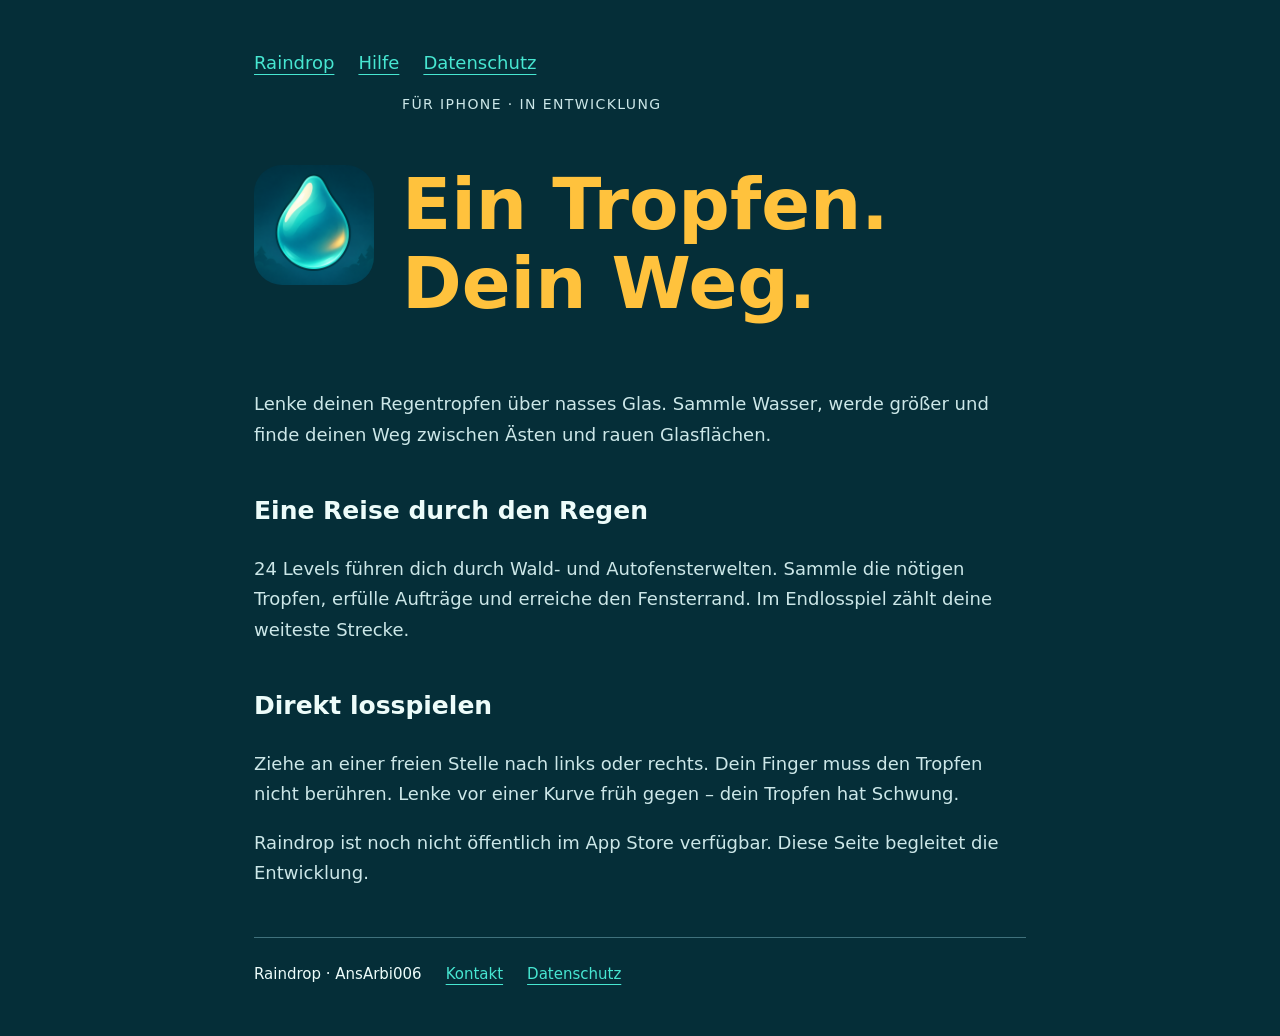
==== raindrop/index.html @ 7730ea32 "Add Raindrop information, support and draft privacy pages" ====
<!doctype html><html lang="de"><head><meta charset="utf-8"><meta name="viewport" content="width=device-width,initial-scale=1"><meta name="description" content="Raindrop – iPhone-Spiel. Informationen, Hilfe und Datenschutz."><title>Spiel · Raindrop</title><link rel="stylesheet" href="style.css"></head><body><main><nav aria-label="Navigation"><a href="./">Raindrop</a><a href="support.html">Hilfe</a><a href="privacy.html">Datenschutz</a></nav><div class="hero"><img src="icon.png" alt="Raindrop: ein Wassertropfen"><div><p class="badge">Für iPhone · In Entwicklung</p><h1>Ein Tropfen.<br>Dein Weg.</h1></div></div><p>Lenke deinen Regentropfen über nasses Glas. Sammle Wasser, werde größer und finde deinen Weg zwischen Ästen und rauen Glasflächen.</p><h2>Eine Reise durch den Regen</h2><p>24 Levels führen dich durch Wald- und Autofensterwelten. Sammle die nötigen Tropfen, erfülle Aufträge und erreiche den Fensterrand. Im Endlosspiel zählt deine weiteste Strecke.</p><h2>Direkt losspielen</h2><p>Ziehe an einer freien Stelle nach links oder rechts. Dein Finger muss den Tropfen nicht berühren. Lenke vor einer Kurve früh gegen – dein Tropfen hat Schwung.</p><p>Raindrop ist noch nicht öffentlich im App Store verfügbar. Diese Seite begleitet die Entwicklung.</p><footer><span>Raindrop · AnsArbi006</span><a href="mailto:ansarbi2019@gmail.com">Kontakt</a><a href="privacy.html">Datenschutz</a></footer></main></body></html>
---- raindrop/style.css ----
*{box-sizing:border-box}body{margin:0;background:#052e38;color:#edfcfa;font:18px/1.7 system-ui,sans-serif}main{max-width:820px;margin:auto;padding:48px 24px}nav,footer{display:flex;gap:24px;flex-wrap:wrap}a{color:#47e6d1;text-underline-offset:5px}h1{font-size:clamp(40px,8vw,72px);line-height:1.1;color:#ffc23d}h2{font-size:25px;margin-top:40px}p,li{color:#cce7e8}.hero{display:flex;align-items:center;gap:28px}.hero img{width:120px;height:120px;border-radius:28px}.badge{font-size:14px;letter-spacing:.1em;text-transform:uppercase}footer{border-top:1px solid #40717c;padding-top:24px;margin-top:48px;font-size:15px}a:focus-visible{outline:3px solid #ffc23d;outline-offset:5px}@media(max-width:460px){.hero{display:block}.hero img{width:88px;height:88px}main{padding:28px 20px}}
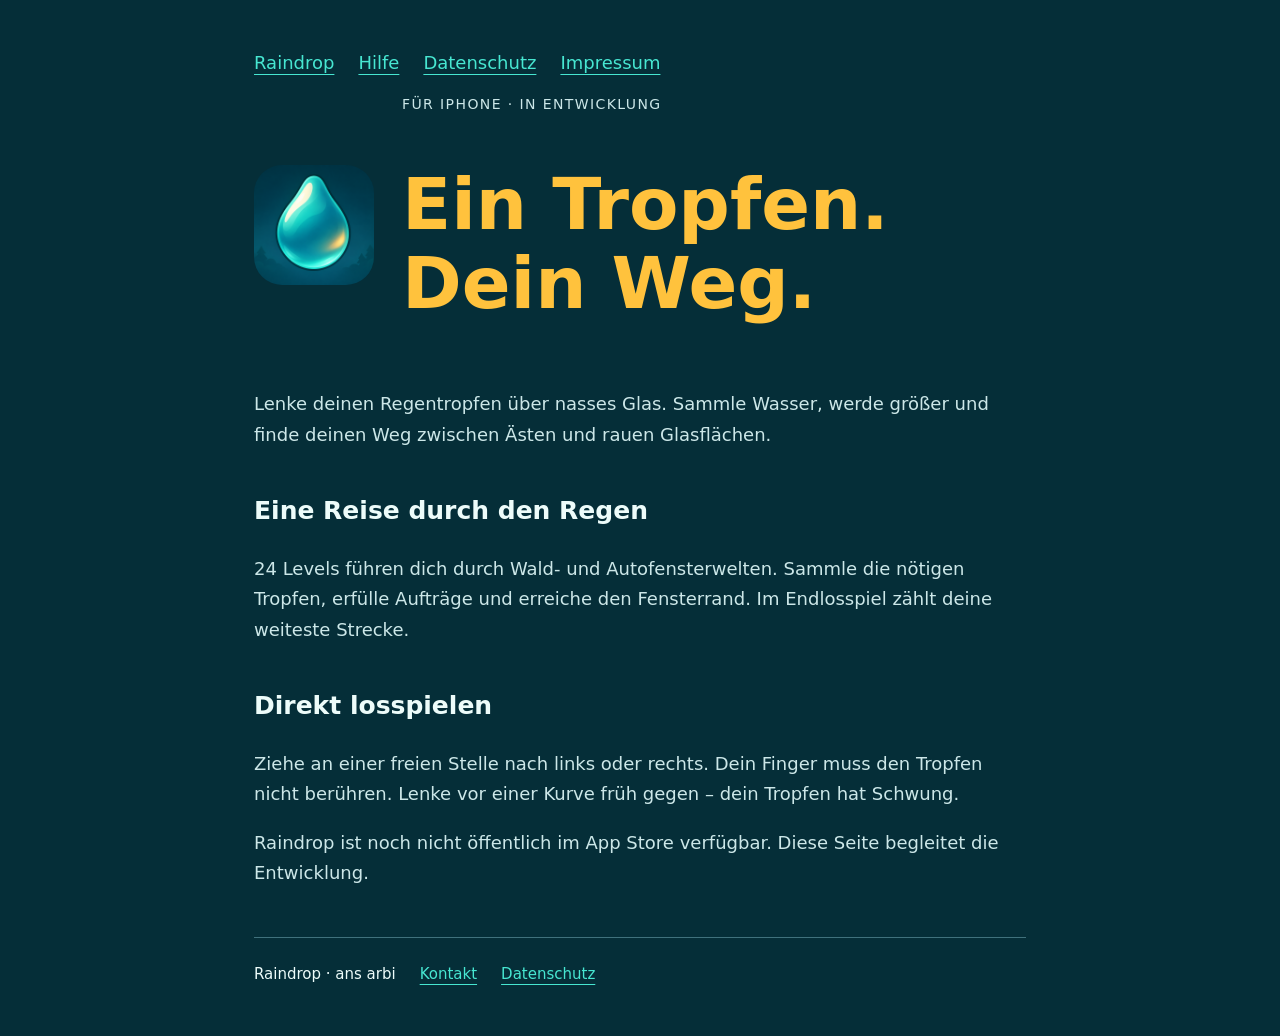
==== commit 242325f3: "Add directly accessible Raindrop operator information" ====
--- a/raindrop/index.html
+++ b/raindrop/index.html
@@ -1 +1 @@
-<!doctype html><html lang="de"><head><meta charset="utf-8"><meta name="viewport" content="width=device-width,initial-scale=1"><meta name="description" content="Raindrop – iPhone-Spiel. Informationen, Hilfe und Datenschutz."><title>Spiel · Raindrop</title><link rel="stylesheet" href="style.css"></head><body><main><nav aria-label="Navigation"><a href="./">Raindrop</a><a href="support.html">Hilfe</a><a href="privacy.html">Datenschutz</a></nav><div class="hero"><img src="icon.png" alt="Raindrop: ein Wassertropfen"><div><p class="badge">Für iPhone · In Entwicklung</p><h1>Ein Tropfen.<br>Dein Weg.</h1></div></div><p>Lenke deinen Regentropfen über nasses Glas. Sammle Wasser, werde größer und finde deinen Weg zwischen Ästen und rauen Glasflächen.</p><h2>Eine Reise durch den Regen</h2><p>24 Levels führen dich durch Wald- und Autofensterwelten. Sammle die nötigen Tropfen, erfülle Aufträge und erreiche den Fensterrand. Im Endlosspiel zählt deine weiteste Strecke.</p><h2>Direkt losspielen</h2><p>Ziehe an einer freien Stelle nach links oder rechts. Dein Finger muss den Tropfen nicht berühren. Lenke vor einer Kurve früh gegen – dein Tropfen hat Schwung.</p><p>Raindrop ist noch nicht öffentlich im App Store verfügbar. Diese Seite begleitet die Entwicklung.</p><footer><span>Raindrop · AnsArbi006</span><a href="mailto:ansarbi2019@gmail.com">Kontakt</a><a href="privacy.html">Datenschutz</a></footer></main></body></html>+<!doctype html><html lang="de"><head><meta charset="utf-8"><meta name="viewport" content="width=device-width,initial-scale=1"><meta name="description" content="Raindrop – iPhone-Spiel. Informationen, Hilfe und Datenschutz."><title>Spiel · Raindrop</title><link rel="stylesheet" href="style.css"></head><body><main><nav aria-label="Navigation"><a href="./">Raindrop</a><a href="support.html">Hilfe</a><a href="privacy.html">Datenschutz</a><a href="impressum.html">Impressum</a></nav><div class="hero"><img src="icon.png" alt="Raindrop: ein Wassertropfen"><div><p class="badge">Für iPhone · In Entwicklung</p><h1>Ein Tropfen.<br>Dein Weg.</h1></div></div><p>Lenke deinen Regentropfen über nasses Glas. Sammle Wasser, werde größer und finde deinen Weg zwischen Ästen und rauen Glasflächen.</p><h2>Eine Reise durch den Regen</h2><p>24 Levels führen dich durch Wald- und Autofensterwelten. Sammle die nötigen Tropfen, erfülle Aufträge und erreiche den Fensterrand. Im Endlosspiel zählt deine weiteste Strecke.</p><h2>Direkt losspielen</h2><p>Ziehe an einer freien Stelle nach links oder rechts. Dein Finger muss den Tropfen nicht berühren. Lenke vor einer Kurve früh gegen – dein Tropfen hat Schwung.</p><p>Raindrop ist noch nicht öffentlich im App Store verfügbar. Diese Seite begleitet die Entwicklung.</p><footer><span>Raindrop · ans arbi</span><a href="mailto:ansarbi2019@gmail.com">Kontakt</a><a href="privacy.html">Datenschutz</a></footer></main></body></html>
